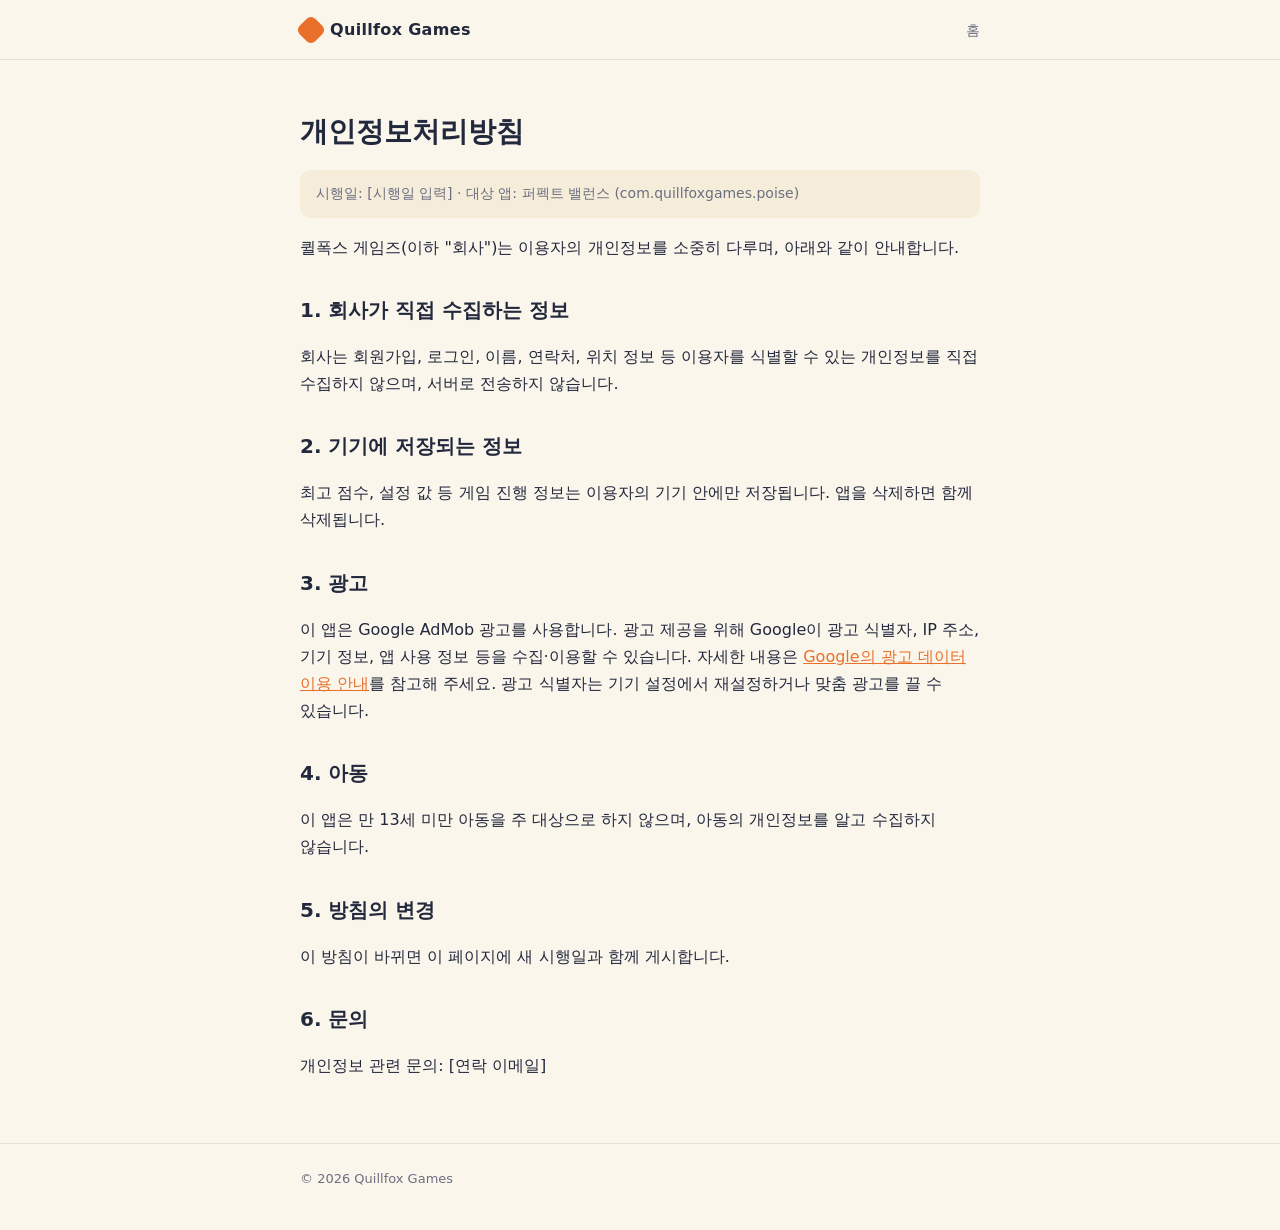
==== privacy.html @ a85c45f7 "Create privacy.html" ====
<!doctype html>
<html lang="ko"><head><meta charset="utf-8"><meta name="viewport" content="width=device-width,initial-scale=1">
<title>개인정보처리방침 - 퀼폭스 게임즈</title>
<link rel="stylesheet" href="style.css"></head><body>
<header class="top"><div class="wrap"><a class="logo" href="./"><i></i>Quillfox Games</a><nav><a href="./">홈</a></nav></div></header>
<main class="wrap"><article>
<h1>개인정보처리방침</h1>
<p class="note">시행일: [시행일 입력] · 대상 앱: 퍼펙트 밸런스 (com.quillfoxgames.poise)</p>
<p>퀼폭스 게임즈(이하 "회사")는 이용자의 개인정보를 소중히 다루며, 아래와 같이 안내합니다.</p>
<h2>1. 회사가 직접 수집하는 정보</h2>
<p>회사는 회원가입, 로그인, 이름, 연락처, 위치 정보 등 이용자를 식별할 수 있는 개인정보를 직접 수집하지 않으며, 서버로 전송하지 않습니다.</p>
<h2>2. 기기에 저장되는 정보</h2>
<p>최고 점수, 설정 값 등 게임 진행 정보는 이용자의 기기 안에만 저장됩니다. 앱을 삭제하면 함께 삭제됩니다.</p>
<h2>3. 광고</h2>
<p>이 앱은 Google AdMob 광고를 사용합니다. 광고 제공을 위해 Google이 광고 식별자, IP 주소, 기기 정보, 앱 사용 정보 등을 수집·이용할 수 있습니다. 자세한 내용은 <a href="https://policies.google.com/technologies/partner-sites">Google의 광고 데이터 이용 안내</a>를 참고해 주세요. 광고 식별자는 기기 설정에서 재설정하거나 맞춤 광고를 끌 수 있습니다.</p>
<h2>4. 아동</h2>
<p>이 앱은 만 13세 미만 아동을 주 대상으로 하지 않으며, 아동의 개인정보를 알고 수집하지 않습니다.</p>
<h2>5. 방침의 변경</h2>
<p>이 방침이 바뀌면 이 페이지에 새 시행일과 함께 게시합니다.</p>
<h2>6. 문의</h2>
<p>개인정보 관련 문의: [연락 이메일]</p>
</article></main>
<footer><div class="wrap">© 2026 Quillfox Games</div></footer>
</body></html>
---- style.css ----
:root{--bg:#FBF6EC;--card:#FFFFFF;--fg:#23293D;--muted:#6B6F80;--accent:#E8702A;--line:#E9E0CF;--soft:#F5ECDA}
@media (prefers-color-scheme:dark){:root{--bg:#161A28;--card:#1F2438;--fg:#F1EBDD;--muted:#9EA2B5;--accent:#F28C4B;--line:#2E3450;--soft:#242A42}}
*{box-sizing:border-box}
body{margin:0;background:var(--bg);color:var(--fg);font:16px/1.7 "Apple SD Gothic Neo","Malgun Gothic","Noto Sans KR",system-ui,sans-serif;-webkit-text-size-adjust:100%;word-break:keep-all}
a{color:var(--accent)}
.wrap{max-width:720px;margin:0 auto;padding:0 20px}
header.top{border-bottom:1px solid var(--line)}
header.top .wrap{display:flex;justify-content:space-between;align-items:center;padding-top:16px;padding-bottom:16px}
.logo{font-weight:700;letter-spacing:.02em;text-decoration:none;color:var(--fg);display:flex;align-items:center;gap:8px}
.logo i{width:22px;height:22px;border-radius:6px;background:var(--accent);display:inline-block;transform:rotate(45deg)}
nav a{margin-left:16px;text-decoration:none;color:var(--muted);font-size:14px}
nav a:hover{color:var(--fg)}
.hero{padding:64px 0 40px}
.hero h1{font-size:clamp(30px,7vw,44px);line-height:1.25;margin:0 0 16px;text-wrap:balance}
.hero p{color:var(--muted);margin:0;max-width:34em}
h2{font-size:20px;margin:40px 0 12px}
.card{background:var(--card);border:1px solid var(--line);border-radius:14px;padding:22px}
.tag{display:inline-block;font-size:12px;color:var(--accent);border:1px solid var(--accent);border-radius:99px;padding:1px 10px;margin-bottom:10px}
.card h3{margin:0 0 6px;font-size:19px}
.card p{margin:0 0 8px;color:var(--muted)}
.card a.btn{display:inline-block;margin-top:6px;font-size:14px}
.grid{display:grid;gap:14px}
footer{margin-top:64px;border-top:1px solid var(--line);padding:24px 0 40px;color:var(--muted);font-size:13px}
article h1{font-size:28px;margin:48px 0 8px}
article h2{margin-top:32px}
article li{margin:4px 0}
.note{background:var(--soft);border-radius:10px;padding:12px 16px;font-size:14px;color:var(--muted)}
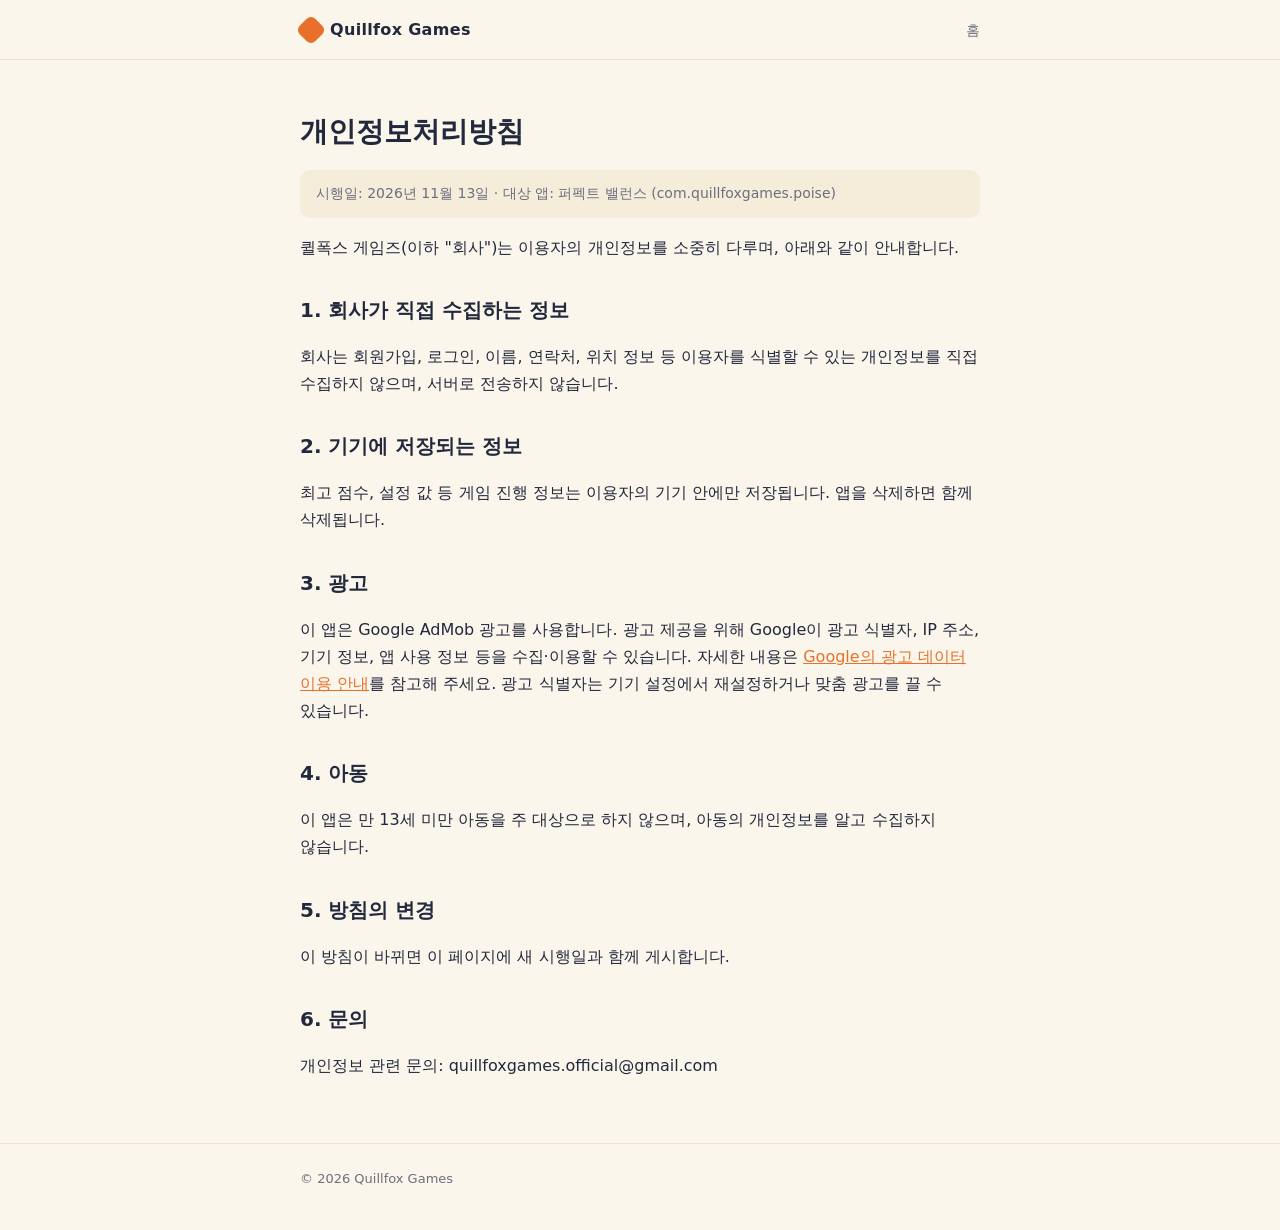
==== commit 11880fbc: "Update privacy.html" ====
--- a/privacy.html
+++ b/privacy.html
@@ -5,7 +5,7 @@
 <header class="top"><div class="wrap"><a class="logo" href="./"><i></i>Quillfox Games</a><nav><a href="./">홈</a></nav></div></header>
 <main class="wrap"><article>
 <h1>개인정보처리방침</h1>
-<p class="note">시행일: [시행일 입력] · 대상 앱: 퍼펙트 밸런스 (com.quillfoxgames.poise)</p>
+<p class="note">시행일: 2026년 11월 13일 · 대상 앱: 퍼펙트 밸런스 (com.quillfoxgames.poise)</p>
 <p>퀼폭스 게임즈(이하 "회사")는 이용자의 개인정보를 소중히 다루며, 아래와 같이 안내합니다.</p>
 <h2>1. 회사가 직접 수집하는 정보</h2>
 <p>회사는 회원가입, 로그인, 이름, 연락처, 위치 정보 등 이용자를 식별할 수 있는 개인정보를 직접 수집하지 않으며, 서버로 전송하지 않습니다.</p>
@@ -18,7 +18,7 @@
 <h2>5. 방침의 변경</h2>
 <p>이 방침이 바뀌면 이 페이지에 새 시행일과 함께 게시합니다.</p>
 <h2>6. 문의</h2>
-<p>개인정보 관련 문의: [연락 이메일]</p>
+<p>개인정보 관련 문의: quillfoxgames.official@gmail.com</p>
 </article></main>
 <footer><div class="wrap">© 2026 Quillfox Games</div></footer>
 </body></html>
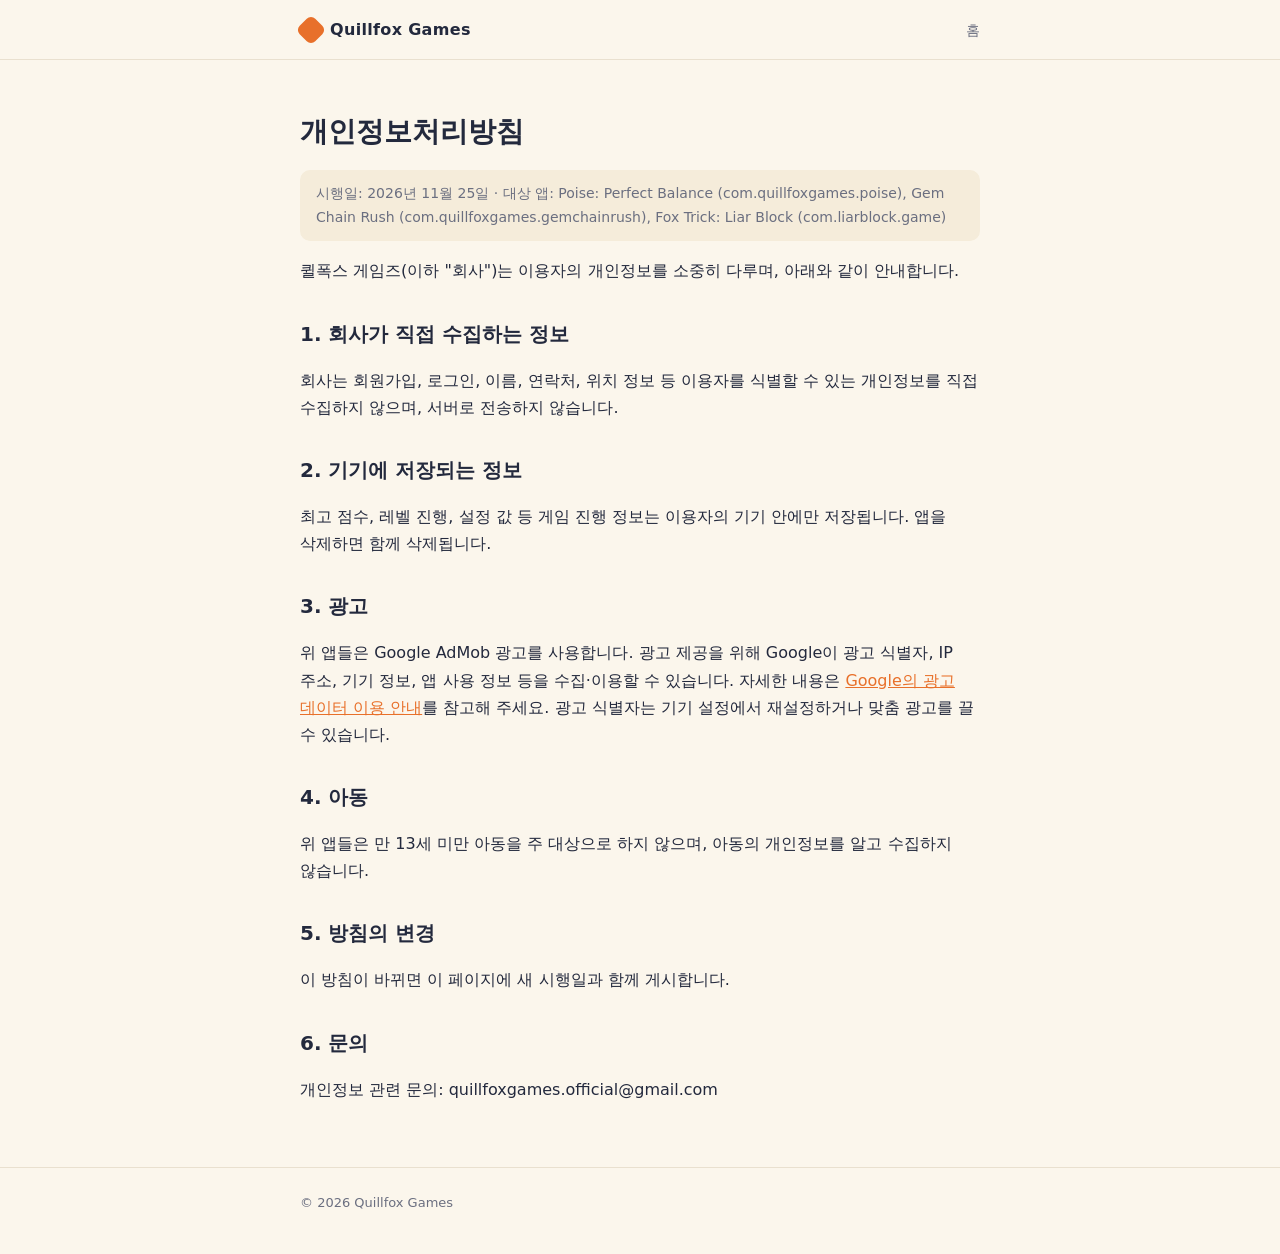
==== commit 0754c2ef: "개인정보처리방침에 Gem Chain Rush, Fox Trick: Liar Block 추가" ====
--- a/privacy.html
+++ b/privacy.html
@@ -5,16 +5,16 @@
 <header class="top"><div class="wrap"><a class="logo" href="./"><i></i>Quillfox Games</a><nav><a href="./">홈</a></nav></div></header>
 <main class="wrap"><article>
 <h1>개인정보처리방침</h1>
-<p class="note">시행일: 2026년 11월 13일 · 대상 앱: 퍼펙트 밸런스 (com.quillfoxgames.poise)</p>
+<p class="note">시행일: 2026년 11월 25일 · 대상 앱: Poise: Perfect Balance (com.quillfoxgames.poise), Gem Chain Rush (com.quillfoxgames.gemchainrush), Fox Trick: Liar Block (com.liarblock.game)</p>
 <p>퀼폭스 게임즈(이하 "회사")는 이용자의 개인정보를 소중히 다루며, 아래와 같이 안내합니다.</p>
 <h2>1. 회사가 직접 수집하는 정보</h2>
 <p>회사는 회원가입, 로그인, 이름, 연락처, 위치 정보 등 이용자를 식별할 수 있는 개인정보를 직접 수집하지 않으며, 서버로 전송하지 않습니다.</p>
 <h2>2. 기기에 저장되는 정보</h2>
-<p>최고 점수, 설정 값 등 게임 진행 정보는 이용자의 기기 안에만 저장됩니다. 앱을 삭제하면 함께 삭제됩니다.</p>
+<p>최고 점수, 레벨 진행, 설정 값 등 게임 진행 정보는 이용자의 기기 안에만 저장됩니다. 앱을 삭제하면 함께 삭제됩니다.</p>
 <h2>3. 광고</h2>
-<p>이 앱은 Google AdMob 광고를 사용합니다. 광고 제공을 위해 Google이 광고 식별자, IP 주소, 기기 정보, 앱 사용 정보 등을 수집·이용할 수 있습니다. 자세한 내용은 <a href="https://policies.google.com/technologies/partner-sites">Google의 광고 데이터 이용 안내</a>를 참고해 주세요. 광고 식별자는 기기 설정에서 재설정하거나 맞춤 광고를 끌 수 있습니다.</p>
+<p>위 앱들은 Google AdMob 광고를 사용합니다. 광고 제공을 위해 Google이 광고 식별자, IP 주소, 기기 정보, 앱 사용 정보 등을 수집·이용할 수 있습니다. 자세한 내용은 <a href="https://policies.google.com/technologies/partner-sites">Google의 광고 데이터 이용 안내</a>를 참고해 주세요. 광고 식별자는 기기 설정에서 재설정하거나 맞춤 광고를 끌 수 있습니다.</p>
 <h2>4. 아동</h2>
-<p>이 앱은 만 13세 미만 아동을 주 대상으로 하지 않으며, 아동의 개인정보를 알고 수집하지 않습니다.</p>
+<p>위 앱들은 만 13세 미만 아동을 주 대상으로 하지 않으며, 아동의 개인정보를 알고 수집하지 않습니다.</p>
 <h2>5. 방침의 변경</h2>
 <p>이 방침이 바뀌면 이 페이지에 새 시행일과 함께 게시합니다.</p>
 <h2>6. 문의</h2>
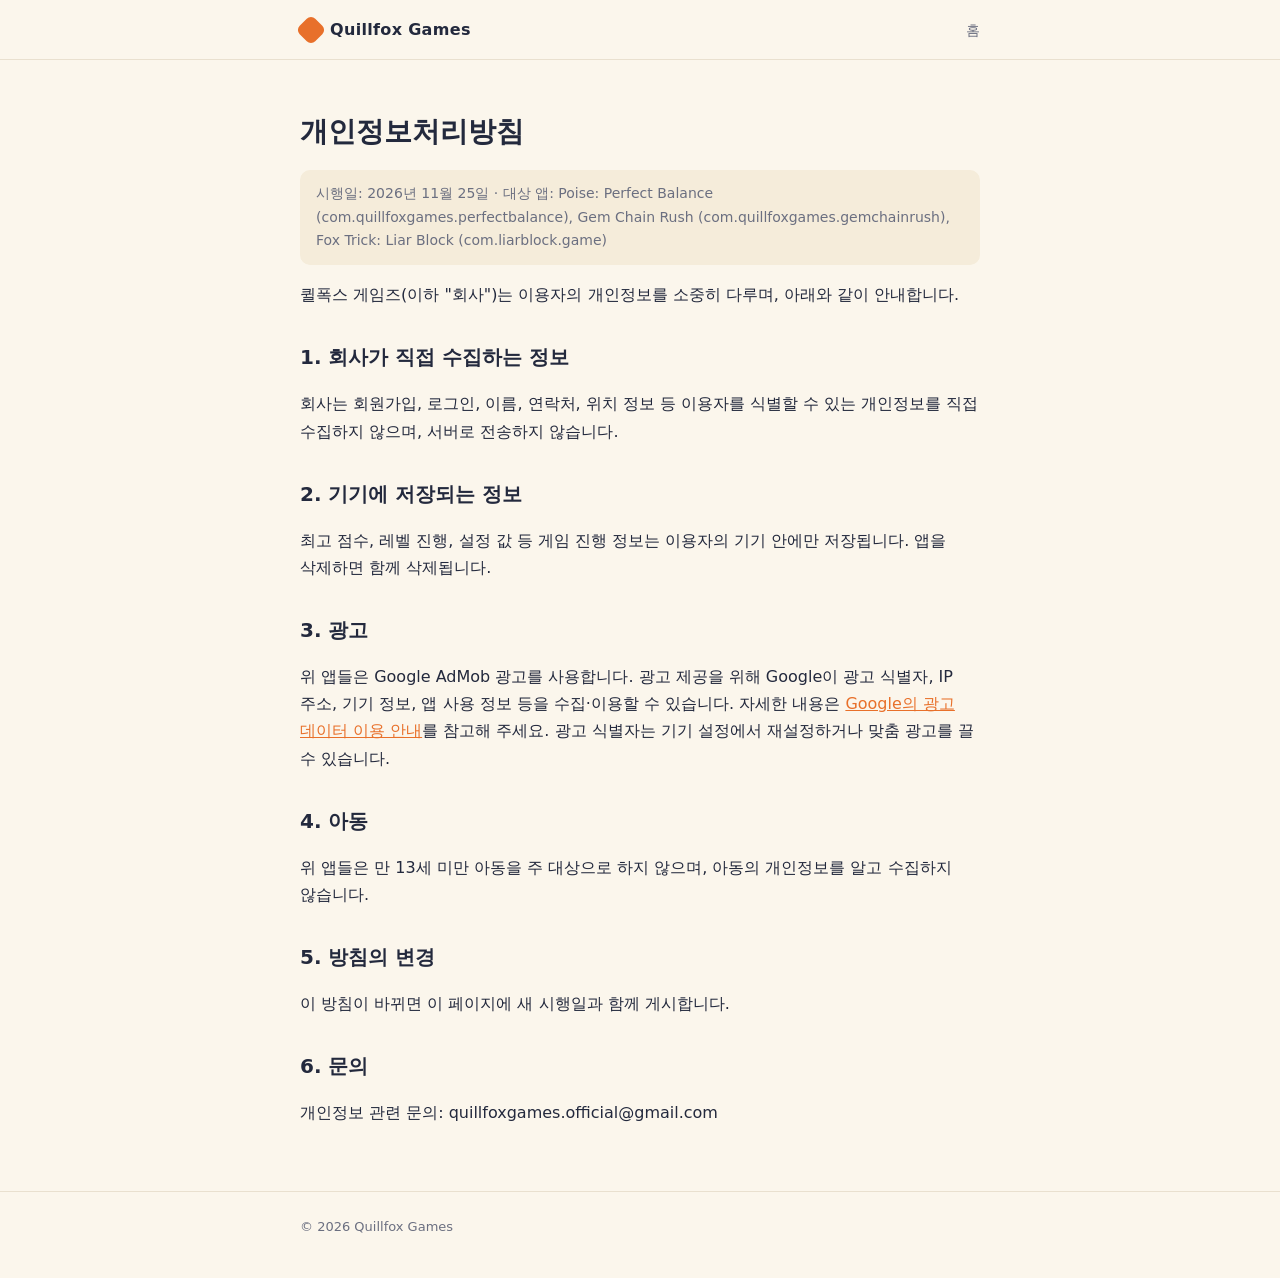
==== commit 9aad0e51: "Poise 패키지 이름 수정 (com.quillfoxgames.perfectbalance)" ====
--- a/privacy.html
+++ b/privacy.html
@@ -5,7 +5,7 @@
 <header class="top"><div class="wrap"><a class="logo" href="./"><i></i>Quillfox Games</a><nav><a href="./">홈</a></nav></div></header>
 <main class="wrap"><article>
 <h1>개인정보처리방침</h1>
-<p class="note">시행일: 2026년 11월 25일 · 대상 앱: Poise: Perfect Balance (com.quillfoxgames.poise), Gem Chain Rush (com.quillfoxgames.gemchainrush), Fox Trick: Liar Block (com.liarblock.game)</p>
+<p class="note">시행일: 2026년 11월 25일 · 대상 앱: Poise: Perfect Balance (com.quillfoxgames.perfectbalance), Gem Chain Rush (com.quillfoxgames.gemchainrush), Fox Trick: Liar Block (com.liarblock.game)</p>
 <p>퀼폭스 게임즈(이하 "회사")는 이용자의 개인정보를 소중히 다루며, 아래와 같이 안내합니다.</p>
 <h2>1. 회사가 직접 수집하는 정보</h2>
 <p>회사는 회원가입, 로그인, 이름, 연락처, 위치 정보 등 이용자를 식별할 수 있는 개인정보를 직접 수집하지 않으며, 서버로 전송하지 않습니다.</p>
